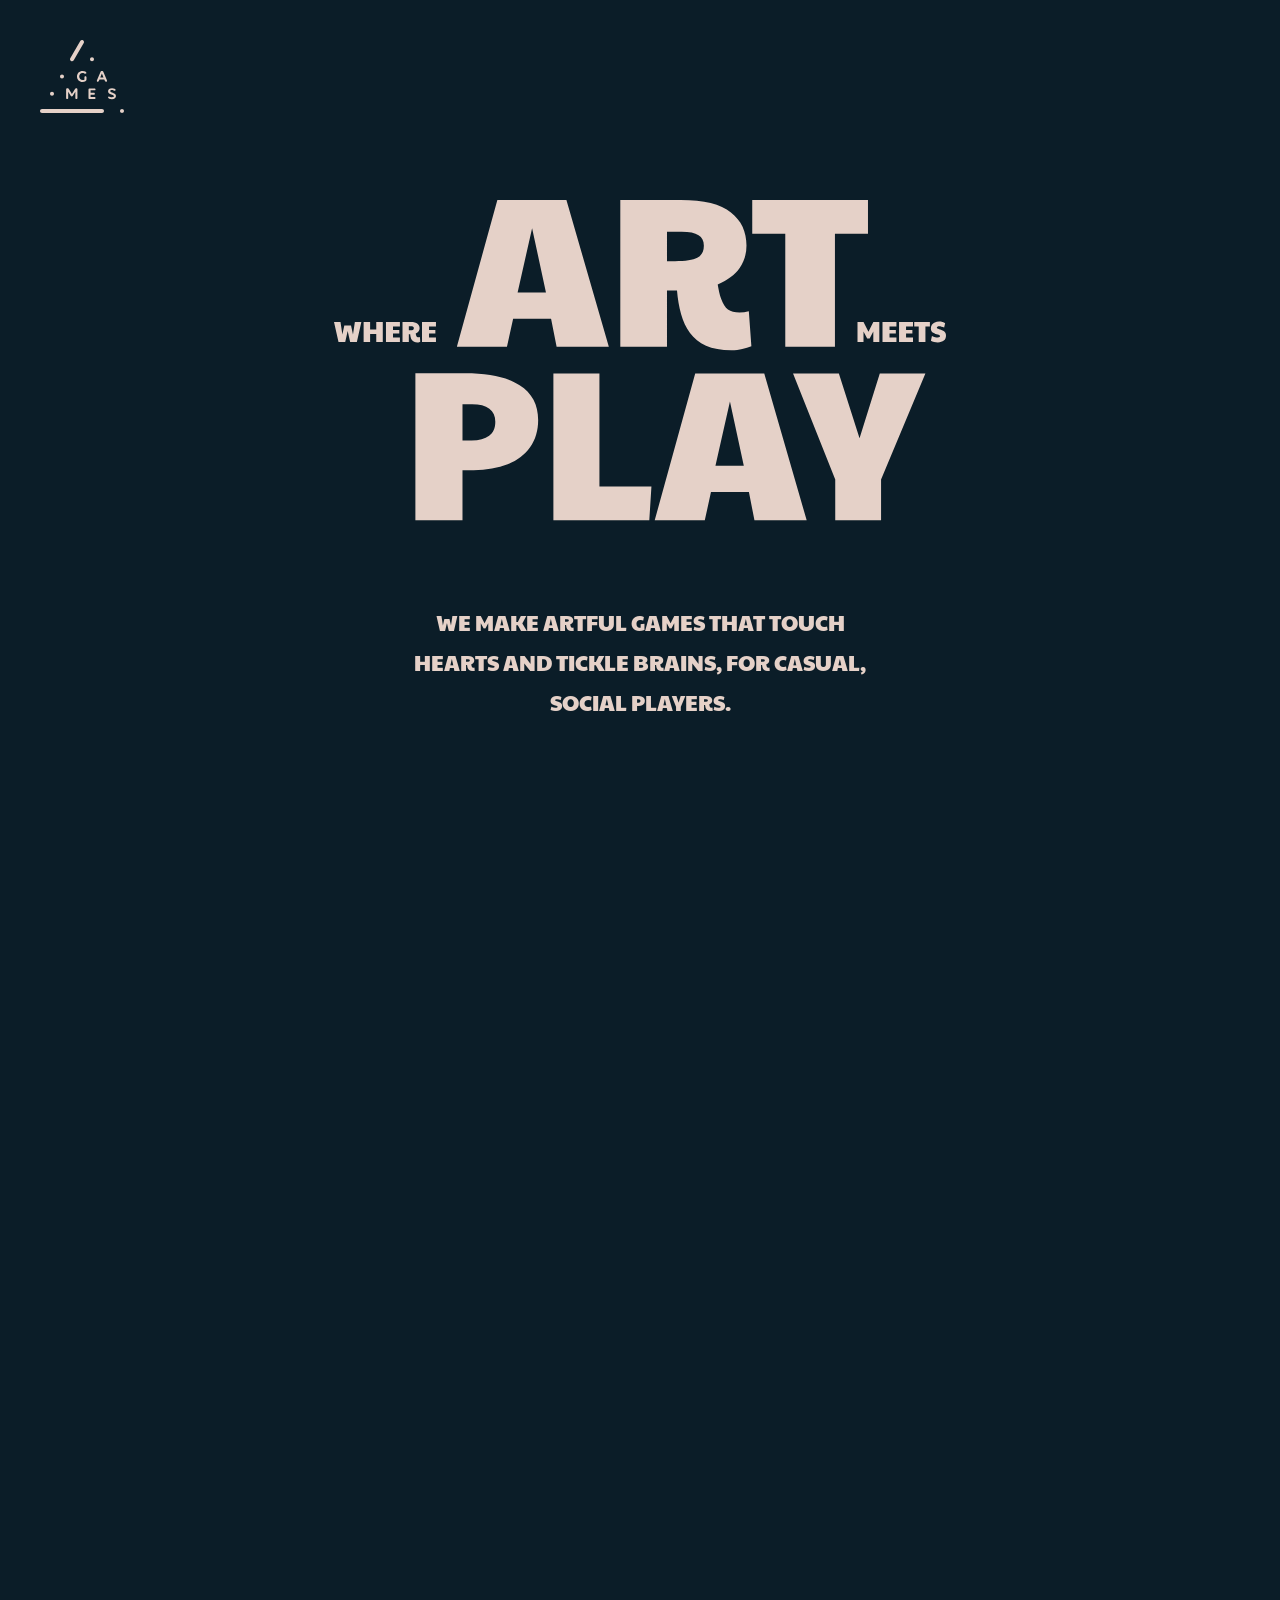
==== index.html @ f4a9dd7e "Homepage mobile layout + hover fix - Built mobile layout (max-width 833px) based on Figma home_375 -" ====
<!DOCTYPE html>
<html lang="en">
<head>
    <meta charset="UTF-8">
    <meta name="viewport" content="width=device-width, initial-scale=1.0">
    <title>Sennep Games</title>
    <meta name="description" content="We make artful games that touch hearts and tickle brains, for casual, social players.">
    <link rel="stylesheet" href="assets/css/global.css">
    <link rel="stylesheet" href="assets/css/homepage.css">
</head>
<body>

    <a class="site-logo" href="/">
        <img src="assets/images/polyverse/logo.svg" alt="Sennep Games" width="84" height="73">
    </a>

    <main class="page">

        <!-- ================================
             Hero
             ================================ -->
        <section class="hero">
            <div class="hero__headline">
                <img src="assets/images/homepage/headline.svg" alt="Art meets Play">
            </div>
            <p class="hero__tagline">We make artful games that touch hearts and tickle brains, for casual, social players.</p>
        </section>

        <!-- ================================
             Polyverse
             ================================ -->
        <section class="game-card" style="--panel-color: #B6D9E1">
            <a class="game-card__link" href="polyverse/index.html">
                <div class="game-card__inner">
                    <div class="game-card__image">
                        <picture>
                            <source media="(max-width: 833px)" srcset="assets/images/homepage/polyverse_image_mob.jpg">
                            <img src="assets/images/homepage/polyverse_image.jpg" alt="Polyverse">
                        </picture>
                    </div>
                    <div class="game-card__panel">
                        <div class="game-card__panel-edge"></div>
                        <div class="game-card__panel-body">
                            <div class="game-card__text">
                                <h2 class="game-card__title">Polyverse</h2>
                                <p class="game-card__desc">Travel through the Polyverse and build worlds using the magic of simple math and strategy.</p>
                            </div>
                        </div>
                        <span class="game-card__arrow">➙</span>
                    </div>
                </div>
            </a>
        </section>

        <!-- ================================
             Alphaputt
             ================================ -->
        <section class="game-card" style="--panel-color: #FFD4D1">
            <a class="game-card__link" href="#">
                <div class="game-card__inner">
                    <div class="game-card__image">
                        <picture>
                            <source media="(max-width: 833px)" srcset="assets/images/homepage/alphaputt_image_mob.jpg">
                            <img src="assets/images/homepage/alphaputt_image.jpg" alt="Alphaputt">
                        </picture>
                    </div>
                    <div class="game-card__panel">
                        <div class="game-card__panel-edge"></div>
                        <div class="game-card__panel-body">
                            <div class="game-card__text">
                                <h2 class="game-card__title">Alphaputt</h2>
                                <p class="game-card__desc">That wonderful place where crazy-golf meets typography. Putt your way through the Alphabet, where each letter is a unique and playful golf course.</p>
                            </div>
                        </div>
                        <span class="game-card__arrow">➙</span>
                    </div>
                </div>
            </a>
        </section>

        <!-- ================================
             OLO Loco
             ================================ -->
        <section class="game-card" style="--panel-color: #FFD05F">
            <a class="game-card__link" href="#">
                <div class="game-card__inner">
                    <div class="game-card__image">
                        <picture>
                            <source media="(max-width: 833px)" srcset="assets/images/homepage/olo_loco_image_mob.jpg">
                            <img src="assets/images/homepage/olo_loco_image.jpg" alt="OLO Loco">
                        </picture>
                    </div>
                    <div class="game-card__panel">
                        <div class="game-card__panel-edge"></div>
                        <div class="game-card__panel-body">
                            <div class="game-card__text">
                                <h2 class="game-card__title">OLO Loco</h2>
                                <p class="game-card__desc">OLO LOCO, is the screw-loose sequel to Sennep Games' award-winning 2012 classic OLO. Careening around the original's minimalist chill for a pupil-popping funfair of colour and sound.</p>
                            </div>
                        </div>
                        <span class="game-card__arrow">➙</span>
                    </div>
                </div>
            </a>
        </section>

        <!-- ================================
             OLO Classic
             ================================ -->
        <section class="game-card" style="--panel-color: #73CFAA">
            <a class="game-card__link" href="#">
                <div class="game-card__inner">
                    <div class="game-card__image">
                        <picture>
                            <source media="(max-width: 833px)" srcset="assets/images/homepage/olo_classic_image_mob.jpg">
                            <img src="assets/images/homepage/olo_classic_image.jpg" alt="OLO Classic">
                        </picture>
                    </div>
                    <div class="game-card__panel">
                        <div class="game-card__panel-edge"></div>
                        <div class="game-card__panel-body">
                            <div class="game-card__text">
                                <h2 class="game-card__title">OLO Classic</h2>
                                <p class="game-card__desc">The aim is to get as many of your OLOs into your target zone. Use cunning techniques to outmanoeuvre your opponent and claim victory, but beware the death finger!</p>
                            </div>
                        </div>
                        <span class="game-card__arrow">➙</span>
                    </div>
                </div>
            </a>
        </section>

    </main>

</body>
</html>
---- assets/css/global.css ----
/* ============================================================
   Sennep Games — Global CSS
   Design tokens sourced from Figma: Sennep Games website
   ============================================================ */

@import url('https://fonts.googleapis.com/css2?family=Paytone+One&family=Manrope:wght@400;600&display=swap');

/* ============================================================
   Design tokens
   ============================================================ */
:root {

  /* --- Colours --- */
  --color-bg-hero:    #05090B;  /* hero section — deepest black */
  --color-bg:         #0B1D28;  /* main page background — dark navy */
  --color-heading:    #B6D9E1;  /* headings & primary text — pale blue */
  --color-body:       #EBEBEB;  /* body copy — off-white */
  --color-cream:      #F2EFE8;  /* light accent (badge text, etc.) */
  --color-blush:      #E5D1C8;  /* logo & decorative elements */
  --color-badge-dark: #1D3F53;  /* award badge fill / text */
  --color-badge-mid:  #2E566E;  /* award badge vector accent */
  --color-badge-bar:  #406982;  /* award ribbon bar */
  --color-white:      #FFFFFF;

  /* --- Typography --- */
  --font-heading: 'Paytone One', sans-serif;
  --font-body:    'Manrope', sans-serif;

  /* Font sizes */
  --text-hero:     150px;  /* "Polyverse" hero title */
  --text-h2:        50px;  /* section headings */
  --text-subtitle:  22px;  /* tagline under hero title */
  --text-body:      22px;  /* body copy */
  --text-badge:     18px;  /* award badge text */
  --text-label:      9px;  /* small labels e.g. SILVER */

  /* Line heights */
  --leading-hero:   1;                          /* hero title — tight, no scaling needed */
  --leading-h2:     clamp(35px, 4.17vw, 60px); /* section headings */
  --leading-body:   clamp(23px, 2.78vw, 40px); /* body copy & subtitle */

  /* --- Spacing --- */
  --space-section-y:  clamp(35px,  4.17vw, 60px);  /* section top/bottom padding */
  --space-margin-x:   clamp(70px,  8.33vw, 120px); /* outer horizontal margin */
  --space-col-gap:    clamp(35px,  4.17vw, 60px);  /* gap between image and text columns */
  --space-text-gap:   clamp(13px,  1.53vw, 22px);  /* gap between heading and body */

  /* --- Layout --- */
  --page-width:   1440px;                        /* design canvas width */
  --col-width:    clamp(330px, 39.58vw, 570px); /* content column width */

  /* --- Breakpoints (reference only — use literal values in @media queries) ---
     Mobile:   375px   @media (min-width: 375px)
     Tablet:   834px   @media (min-width: 834px)
     Desktop: 1440px   @media (min-width: 1440px)  ← built
     Wide:    2500px   @media (min-width: 2500px)
  --- */
}

/* ============================================================
   Base reset
   ============================================================ */
*, *::before, *::after {
  box-sizing: border-box;
  margin: 0;
  padding: 0;
}

html {
  font-size: 16px;
  scroll-behavior: smooth;
}

body {
  font-family: var(--font-body);
  font-size: var(--text-body);
  line-height: var(--leading-body);
  color: var(--color-body);
  background-color: var(--color-bg);
  -webkit-font-smoothing: antialiased;
  -moz-osx-font-smoothing: grayscale;
}

img {
  max-width: 100%;
  display: block;
}
---- assets/css/homepage.css ----
/* ============================================================
   Sennep Games — Homepage styles
   Desktop-first, designed at 1440px
   ============================================================ */


/* ============================================================
   Sennep Games logo — sits above the page, top left
   ============================================================ */
.site-logo {
    position: absolute;
    top: 40px;
    left: 40px;
    z-index: 10;
    display: block;
    line-height: 0;
}

.site-logo img {
    width: 84px;
    height: 73px;
}


/* ============================================================
   Page wrapper
   ============================================================ */
.page {
    max-width: var(--page-width);
    margin: 0 auto;
    position: relative;
    background-color: var(--color-bg);
}


/* ============================================================
   Hero
   ============================================================ */
.hero {
    background-color: var(--color-bg);
    padding: 200px 0 60px;
    display: flex;
    flex-direction: column;
    align-items: center;
    gap: 80px;
}

/* SVG headline — displayed at the height Figma specifies (322px),
   width scales proportionally from the SVG's natural aspect ratio */
.hero__headline img {
    height: 322px;
    width: auto;
}

.hero__tagline {
    font-family: var(--font-heading);
    font-size: 22px;
    font-weight: 400;
    line-height: 40px;
    color: var(--color-blush);
    text-align: center;
    text-transform: uppercase;
    width: 454px;
}


/* ============================================================
   Game cards
   ============================================================ */
.game-card {
    background-color: var(--color-bg);
    padding: 60px 0;
}

/* The anchor wraps the entire card so the whole thing is clickable */
.game-card__link {
    display: flex;
    justify-content: center;
    text-decoration: none;
}

/* The visible card — 1100×620, rounded corners, clips both the
   image (when it slides left) and the panel (when off-screen) */
.game-card__inner {
    position: relative;
    width: 1100px;
    height: 620px;
    border-radius: 30px;
    overflow: hidden;
}


/* ============================================================
   Game card — image
   Made 120px wider than the card so there is no gap exposed
   when the image slides left on hover. The extra 120px hangs
   off the right edge (hidden by overflow: hidden) and comes
   into view as the image shifts.
   ============================================================ */
.game-card__image {
    position: absolute;
    inset: 0;
    width: calc(100% + 120px);
    height: 100%;
    transform: translateX(0);
    transition: transform 800ms cubic-bezier(0.34, 1.56, 0.64, 1);
    transition-delay: 0ms;
}

.game-card__image img {
    width: 100%;
    height: 100%;
    object-fit: cover;
    display: block;
}


/* ============================================================
   Game card — hover panel
   Starts 480px off the right edge, slides left on hover.
   ============================================================ */
.game-card__panel {
    position: absolute;
    top: 0;
    right: 0;
    /* 600px body + 52px for the half of the circles that protrudes left */
    width: 652px;
    height: 100%;
    transform: translateX(100%);
    transition: transform 800ms cubic-bezier(0.34, 1.56, 0.64, 1);
    transition-delay: 0ms;
}

/* Panel body — 600px solid colour, anchored to the right of the panel.
   The circles overlap its left edge by ~52px (half a circle width). */
.game-card__panel-body {
    position: absolute;
    right: -20px;
    top: 0;
    bottom: 0;
    width: 620px;
    background-color: var(--panel-color);
    display: flex;
    flex-direction: column;
    justify-content: flex-start;
    padding: 70px 50px 50px 64px;
}

/* Circle edge — sits on top of the body's left edge via z-index.
   Each circle is 103px, tiled vertically to fill the card height. */
.game-card__panel-edge {
    position: absolute;
    left: 0;
    top: 0;
    bottom: 0;
    width: 103px;
    z-index: 1;
    background-image: radial-gradient(
        circle 51.5px at center,
        var(--panel-color) 51.5px,
        transparent 51.5px
    );
    background-size: 103px 103px;
    background-repeat: repeat-y;
    background-position: center top;
}

.game-card__text {
    display: flex;
    flex-direction: column;
    gap: 16px;
}

.game-card__title {
    font-family: var(--font-heading);
    font-size: 50px;
    font-weight: 400;
    line-height: 60px;
    color: var(--color-bg);
    text-transform: uppercase;
}

.game-card__desc {
    font-family: var(--font-body);
    font-size: 25px;
    font-weight: 400;
    line-height: 40px;
    color: var(--color-bg);
    width: 400px;
}

.game-card__arrow {
    position: absolute;
    bottom: 50px;
    right: 100px;
    width: 100px;
    height: 100px;
    border-radius: 50%;
    border: 2px solid var(--color-bg);
    display: flex;
    align-items: center;
    justify-content: center;
    font-family: var(--font-heading);
    font-size: 36px;
    line-height: 1;
    color: var(--color-bg);
    z-index: 2;
}


/* ============================================================
   Mobile — max-width: 833px
   Based on Figma: home_375
   ============================================================ */
@media (max-width: 833px) {

    /* Logo — smaller, tighter to corner */
    .site-logo {
        top: 20px;
        left: 20px;
    }
    .site-logo img {
        width: 48px;
        height: 42px;
    }

    /* Hero — tighter padding, smaller type */
    .hero {
        padding: 100px 26px 40px;
        gap: 40px;
    }
    .hero__headline img {
        height: auto;
        width: 276px;
        max-width: 100%;
    }
    .hero__tagline {
        font-size: 14px;
        line-height: 22px;
        width: auto;
    }

    /* Card section — 26px side margins, 30px top gap, 20px bottom for shadow room */
    .game-card {
        padding: 30px 26px 20px;
    }

    /* Card link — stack vertically */
    .game-card__link {
        flex-direction: column;
        justify-content: flex-start;
    }

    /* Card inner — flex column, rounded corners clip image + panel as one unit */
    .game-card__inner {
        width: 100%;
        height: auto;
        border-radius: 30px;
        overflow: hidden;
        display: flex;
        flex-direction: column;
        box-shadow: 0 10px 40px rgba(0, 0, 0, 0.3);
    }

    /* Image — square, full width, no slide animation */
    .game-card__image {
        position: relative;
        inset: auto;
        width: 100%;
        height: auto;
        aspect-ratio: 1;
        transform: none;
        transition: none;
        overflow: visible;
    }
    .game-card__image picture,
    .game-card__image img {
        width: 100%;
        height: 100%;
        object-fit: cover;
    }

    /* Horizontal circle scallop at bottom of image.
       Circles are 53px diameter, centered on the image/panel boundary.
       bottom: -26px places the centre-line exactly on the image's bottom edge. */
    .game-card__image::after {
        content: '';
        position: absolute;
        bottom: -26px;
        left: 0;
        width: 100%;
        height: 53px;
        background-image: radial-gradient(
            circle 26.5px at center,
            var(--panel-color) 26.5px,
            transparent 26.5px
        );
        background-size: 53px 53px;
        background-repeat: repeat-x;
        background-position: left center;
        z-index: 1;
    }

    /* Panel — always visible, full width, below image, no slide animation */
    .game-card__panel {
        position: relative;
        top: auto;
        right: auto;
        width: 100%;
        height: auto;
        transform: none;
        transition: none;
        background-color: var(--panel-color);
        display: flex;
        flex-direction: column;
    }

    /* Hide the vertical desktop circle strip */
    .game-card__panel-edge {
        display: none;
    }

    /* Panel body — full width, reset absolute positioning */
    .game-card__panel-body {
        position: relative;
        right: auto;
        top: auto;
        bottom: auto;
        width: 100%;
        padding: 30px 26px 0 30px;
        justify-content: flex-start;
    }

    .game-card__title {
        font-size: 28px;
        line-height: 34px;
    }

    .game-card__desc {
        font-size: 16px;
        line-height: 23px;
        width: auto;
    }

    /* Arrow — small inline circle, sits below the description */
    .game-card__arrow {
        position: relative;
        bottom: auto;
        right: auto;
        width: 36px;
        height: 36px;
        font-size: 18px;
        border-width: 1px;
        margin: 14px 0 30px 30px;
    }

}


/* ============================================================
   Hover states — desktop only
   Image slides left, panel slides in from the right.
   300ms delay on enter, instant on leave.
   ============================================================ */
@media (hover: hover) and (min-width: 834px) {

    .game-card__link:hover .game-card__image {
        transform: translateX(-120px);
        transition-delay: 300ms;
    }

    .game-card__link:hover .game-card__panel {
        transform: translateX(50px);
        transition-delay: 300ms;
    }

}
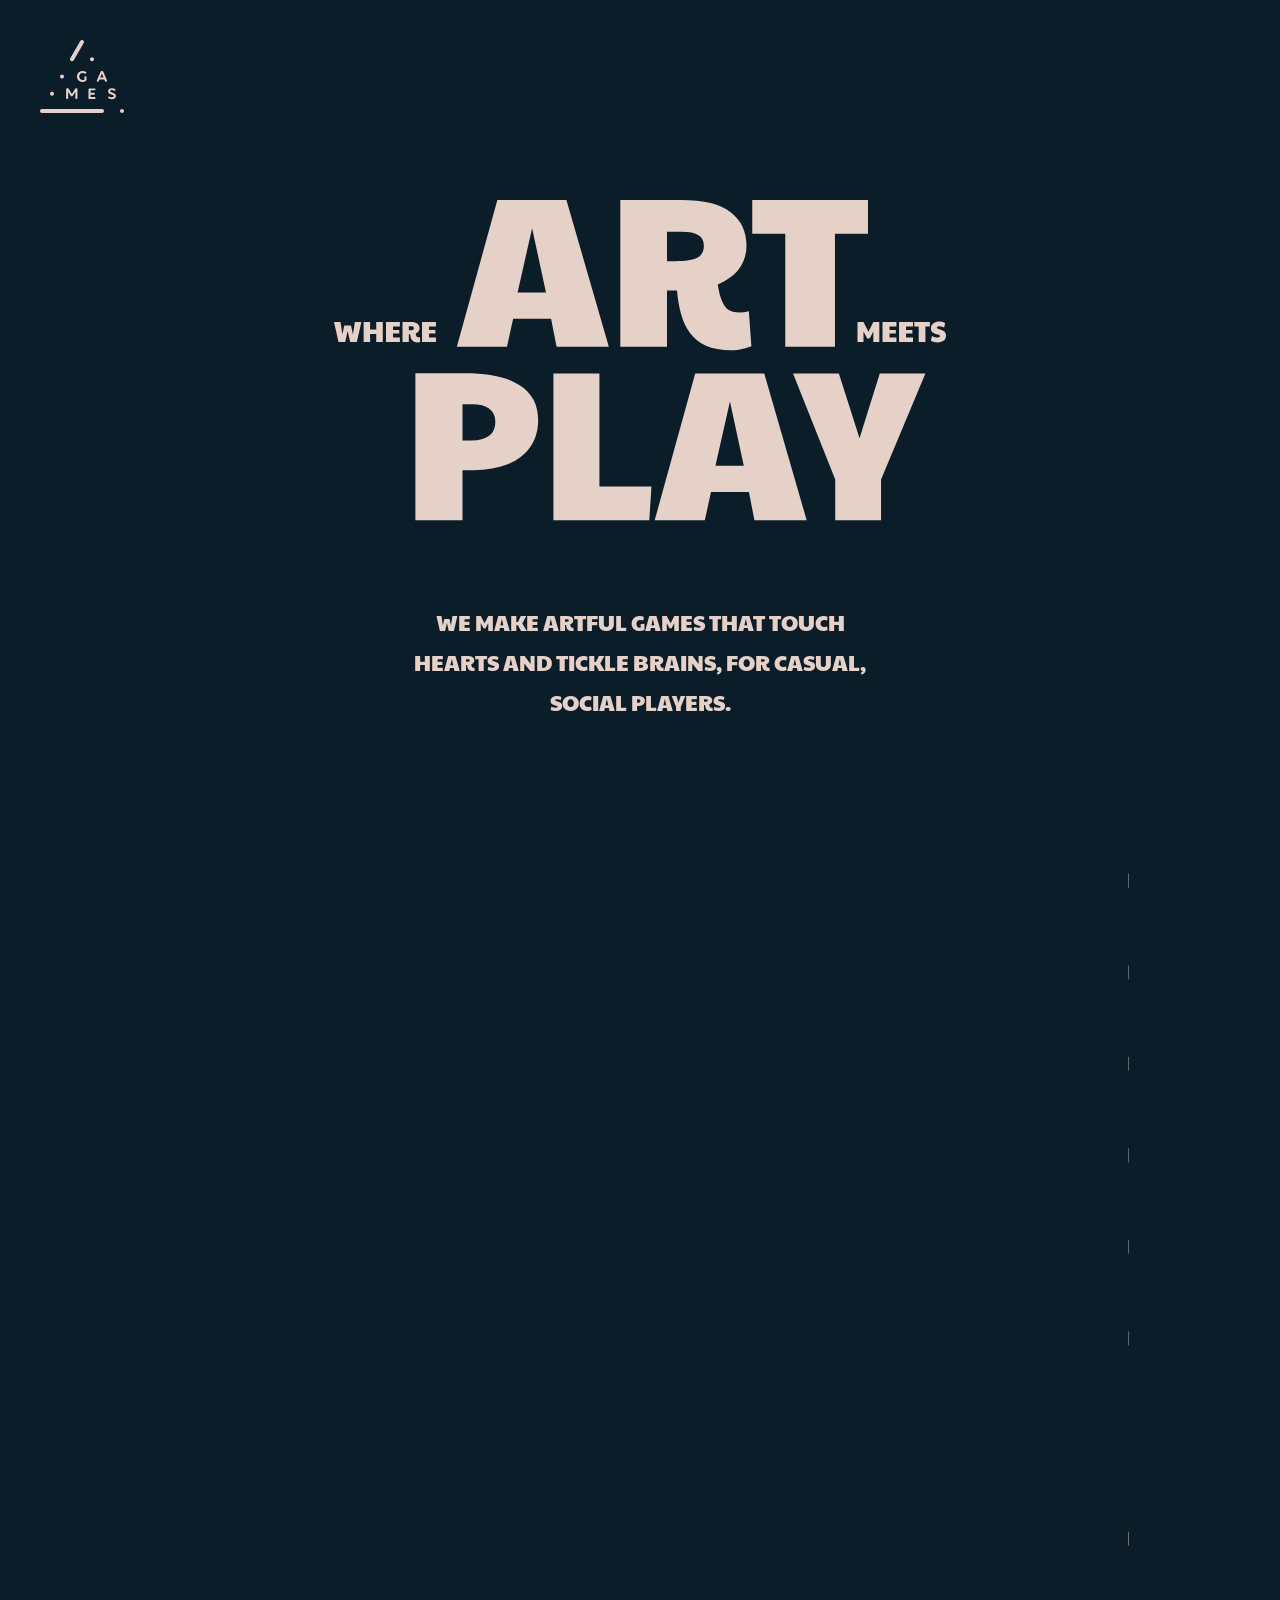
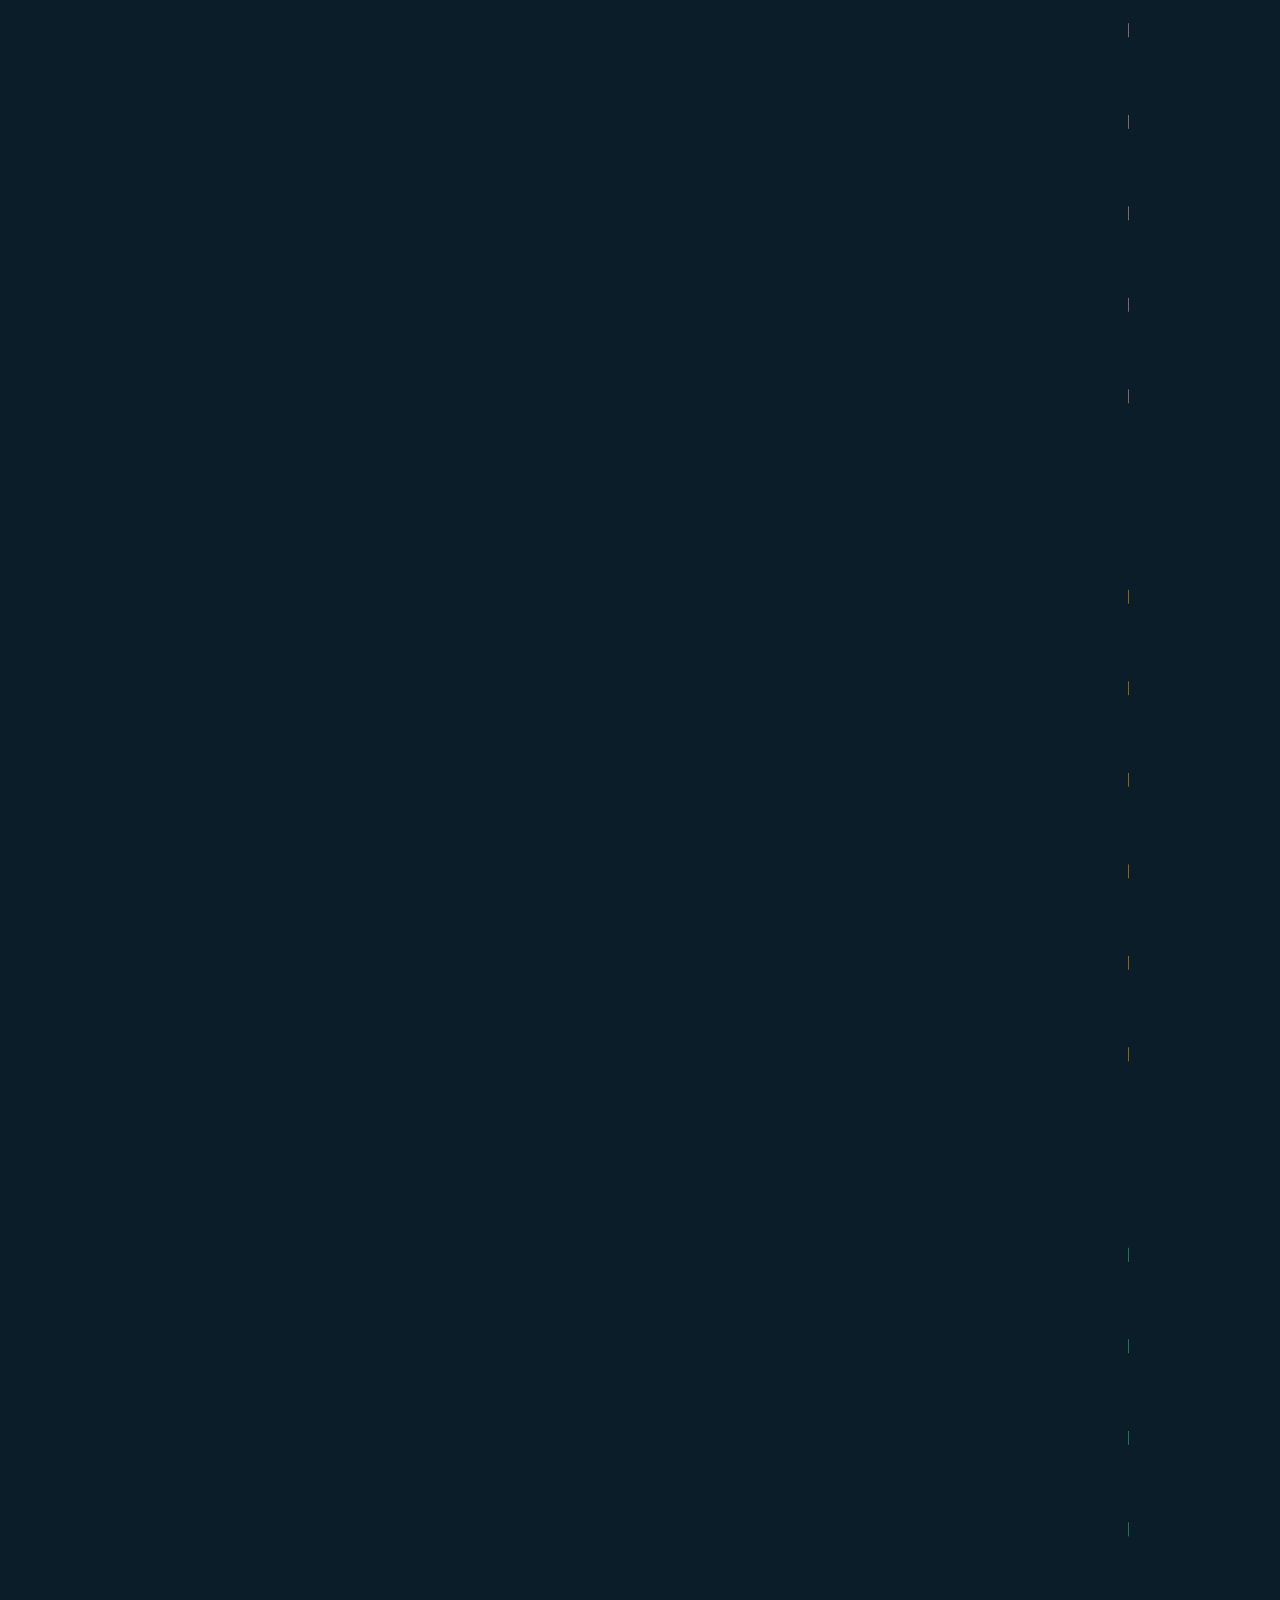
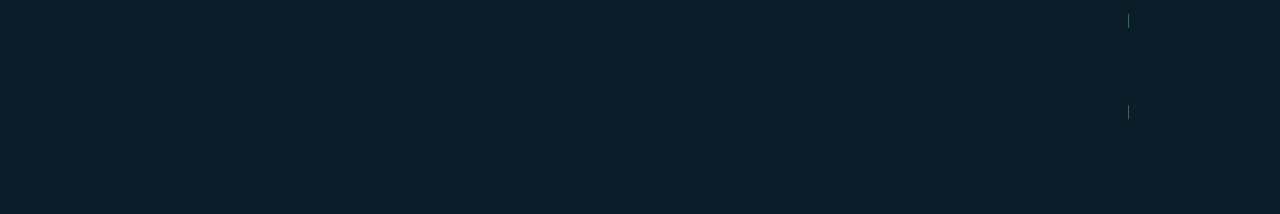
==== commit 7bb088af: "Alphaputt page — full build with video player New page at /alphaputt with hero, title, video section" ====
--- a/index.html
+++ b/index.html
@@ -56,7 +56,7 @@
              Alphaputt
              ================================ -->
         <section class="game-card" style="--panel-color: #FFD4D1">
-            <a class="game-card__link" href="#">
+            <a class="game-card__link" href="alphaputt/index.html">
                 <div class="game-card__inner">
                     <div class="game-card__image">
                         <picture>
--- a/assets/css/homepage.css
+++ b/assets/css/homepage.css
@@ -209,6 +209,91 @@
 
 
 /* ============================================================
+   Tablet — all devices 834px–1439px
+   Fluid scaling from Figma 834px values up to 1440px desktop.
+   Applies to both hover-capable and touch devices.
+   ============================================================ */
+@media (min-width: 834px) and (max-width: 1439px) {
+
+    .game-card {
+        padding: clamp(35px, 4.17vw, 60px) 0;
+    }
+
+    .game-card__inner {
+        width: clamp(637px, 76.4vw, 1100px);
+        height: clamp(359px, 43.06vw, 620px);
+        border-radius: clamp(17px, 2.08vw, 30px);
+    }
+
+    .game-card__panel {
+        width: clamp(377px, 45.28vw, 652px);
+    }
+
+    .game-card__panel-edge {
+        width: clamp(59px, 7.15vw, 103px);
+        background-image: radial-gradient(
+            circle clamp(29.5px, 3.58vw, 51.5px) at center,
+            var(--panel-color) clamp(29.5px, 3.58vw, 51.5px),
+            transparent clamp(29.5px, 3.58vw, 51.5px)
+        );
+        background-size: clamp(59px, 7.15vw, 103px) clamp(59px, 7.15vw, 103px);
+    }
+
+    .game-card__panel-body {
+        right: -20px;
+        width: clamp(368px, 43.06vw, 620px);
+        padding: clamp(40px, 4.86vw, 70px)
+                 clamp(29px, 3.47vw, 50px)
+                 clamp(29px, 3.47vw, 50px)
+                 clamp(37px, 4.44vw, 64px);
+    }
+
+    .game-card__title {
+        font-size: clamp(29px, 3.47vw, 50px);
+        line-height: clamp(35px, 4.17vw, 60px);
+    }
+
+    .game-card__desc {
+        font-size: clamp(14.5px, 1.74vw, 25px);
+        line-height: clamp(23px, 2.78vw, 40px);
+        width: clamp(231px, 27.78vw, 400px);
+    }
+
+    .game-card__arrow {
+        width: clamp(57px, 6.94vw, 100px);
+        height: clamp(57px, 6.94vw, 100px);
+        font-size: clamp(21px, 2.5vw, 36px);
+        border-width: clamp(1px, 0.14vw, 2px);
+        bottom: clamp(30px, 3.47vw, 50px);
+        right: clamp(63px, 6.94vw, 100px);
+    }
+
+}
+
+
+/* ============================================================
+   Touch — panel permanently revealed, 834px and up
+   Matches the hover end-state exactly: image -120px, panel
+   +50px. No max-width so large touch screens (iPad Pro etc.)
+   get the same treatment. Card sizing for 834–1024px is
+   inherited from the general tablet block above.
+   ============================================================ */
+@media (hover: none) and (min-width: 834px) {
+
+    .game-card__image {
+        transform: translateX(-120px);
+        transition: none;
+    }
+
+    .game-card__panel {
+        transform: translateX(50px);
+        transition: none;
+    }
+
+}
+
+
+/* ============================================================
    Mobile — max-width: 833px
    Based on Figma: home_375
    ============================================================ */
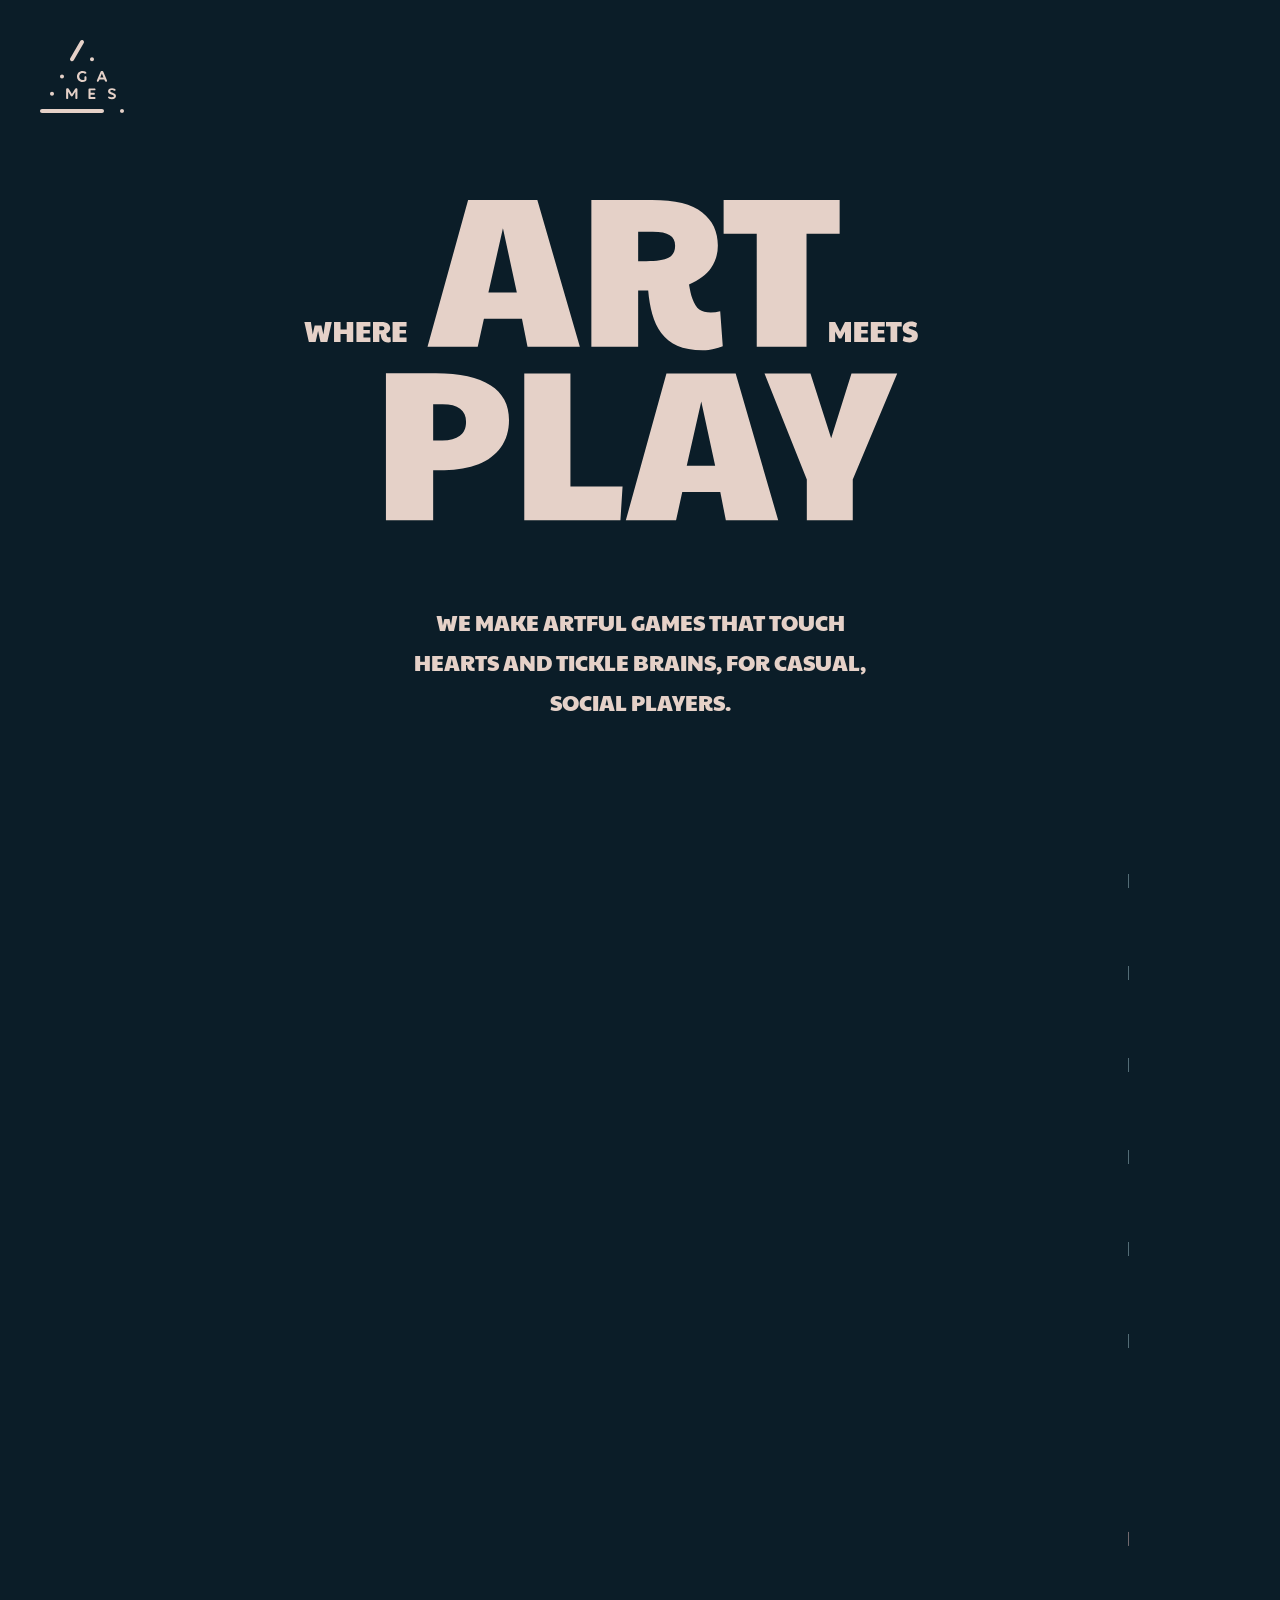
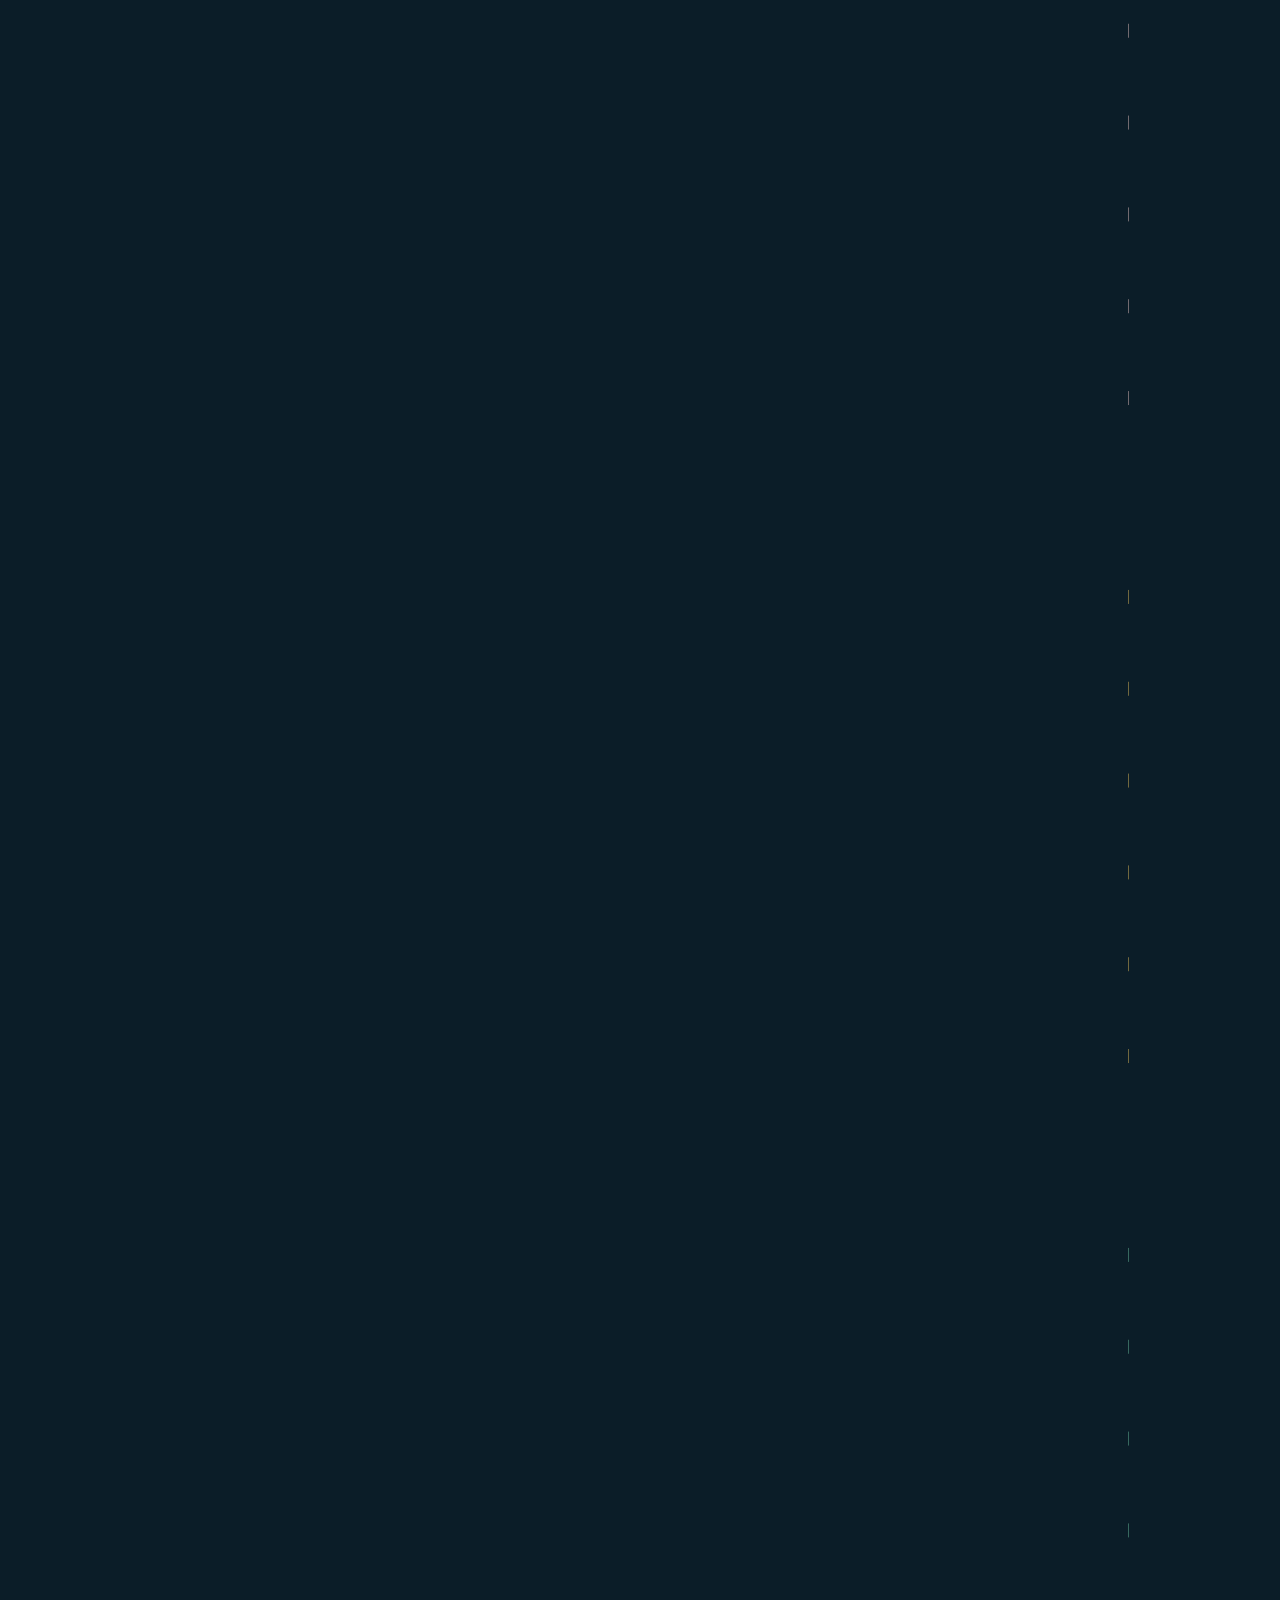
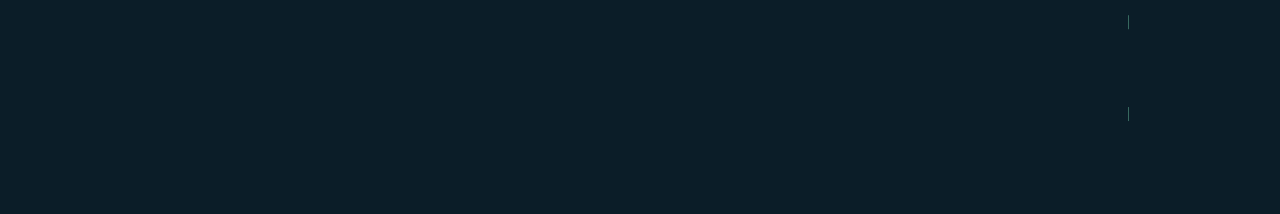
==== commit 1827293b: "OLO Loco + OLO Classic pages, cross-promotion on all game pages Built OLO Loco page with promo video" ====
--- a/index.html
+++ b/index.html
@@ -21,7 +21,7 @@
              ================================ -->
         <section class="hero">
             <div class="hero__headline">
-                <img src="assets/images/homepage/headline.svg" alt="Art meets Play">
+                <img src="assets/images/homepage/headline_optical.svg" alt="Art meets Play">
             </div>
             <p class="hero__tagline">We make artful games that touch hearts and tickle brains, for casual, social players.</p>
         </section>
@@ -82,7 +82,7 @@
              OLO Loco
              ================================ -->
         <section class="game-card" style="--panel-color: #FFD05F">
-            <a class="game-card__link" href="#">
+            <a class="game-card__link" href="olo-loco/index.html">
                 <div class="game-card__inner">
                     <div class="game-card__image">
                         <picture>
@@ -108,7 +108,7 @@
              OLO Classic
              ================================ -->
         <section class="game-card" style="--panel-color: #73CFAA">
-            <a class="game-card__link" href="#">
+            <a class="game-card__link" href="olo-classic/index.html">
                 <div class="game-card__inner">
                     <div class="game-card__image">
                         <picture>
--- a/assets/css/homepage.css
+++ b/assets/css/homepage.css
@@ -160,7 +160,7 @@
         var(--panel-color) 51.5px,
         transparent 51.5px
     );
-    background-size: 103px 103px;
+    background-size: 103px calc(100% / 6);
     background-repeat: repeat-y;
     background-position: center top;
 }
@@ -236,12 +236,12 @@
             var(--panel-color) clamp(29.5px, 3.58vw, 51.5px),
             transparent clamp(29.5px, 3.58vw, 51.5px)
         );
-        background-size: clamp(59px, 7.15vw, 103px) clamp(59px, 7.15vw, 103px);
+        background-size: clamp(59px, 7.15vw, 103px) calc(100% / 6);
     }
 
     .game-card__panel-body {
         right: -20px;
-        width: clamp(368px, 43.06vw, 620px);
+        width: clamp(368px, calc(41.7vw + 20px), 620px);
         padding: clamp(40px, 4.86vw, 70px)
                  clamp(29px, 3.47vw, 50px)
                  clamp(29px, 3.47vw, 50px)
@@ -322,7 +322,7 @@
     .hero__tagline {
         font-size: 14px;
         line-height: 22px;
-        width: auto;
+        width: 263px;
     }
 
     /* Card section — 26px side margins, 30px top gap, 20px bottom for shadow room */
@@ -371,16 +371,16 @@
     .game-card__image::after {
         content: '';
         position: absolute;
-        bottom: -26px;
+        bottom: calc(-100% / 12);
         left: 0;
         width: 100%;
-        height: 53px;
+        height: calc(100% / 6);
         background-image: radial-gradient(
-            circle 26.5px at center,
-            var(--panel-color) 26.5px,
-            transparent 26.5px
+            circle closest-side at center,
+            var(--panel-color) 100%,
+            transparent 100%
         );
-        background-size: 53px 53px;
+        background-size: calc(100% / 6) 100%;
         background-repeat: repeat-x;
         background-position: left center;
         z-index: 1;
@@ -405,7 +405,7 @@
         display: none;
     }
 
-    /* Panel body — full width, reset absolute positioning */
+    /* Panel body — full width, reset absolute positioning, above circles */
     .game-card__panel-body {
         position: relative;
         right: auto;
@@ -414,6 +414,7 @@
         width: 100%;
         padding: 30px 26px 0 30px;
         justify-content: flex-start;
+        z-index: 2;
     }
 
     .game-card__title {
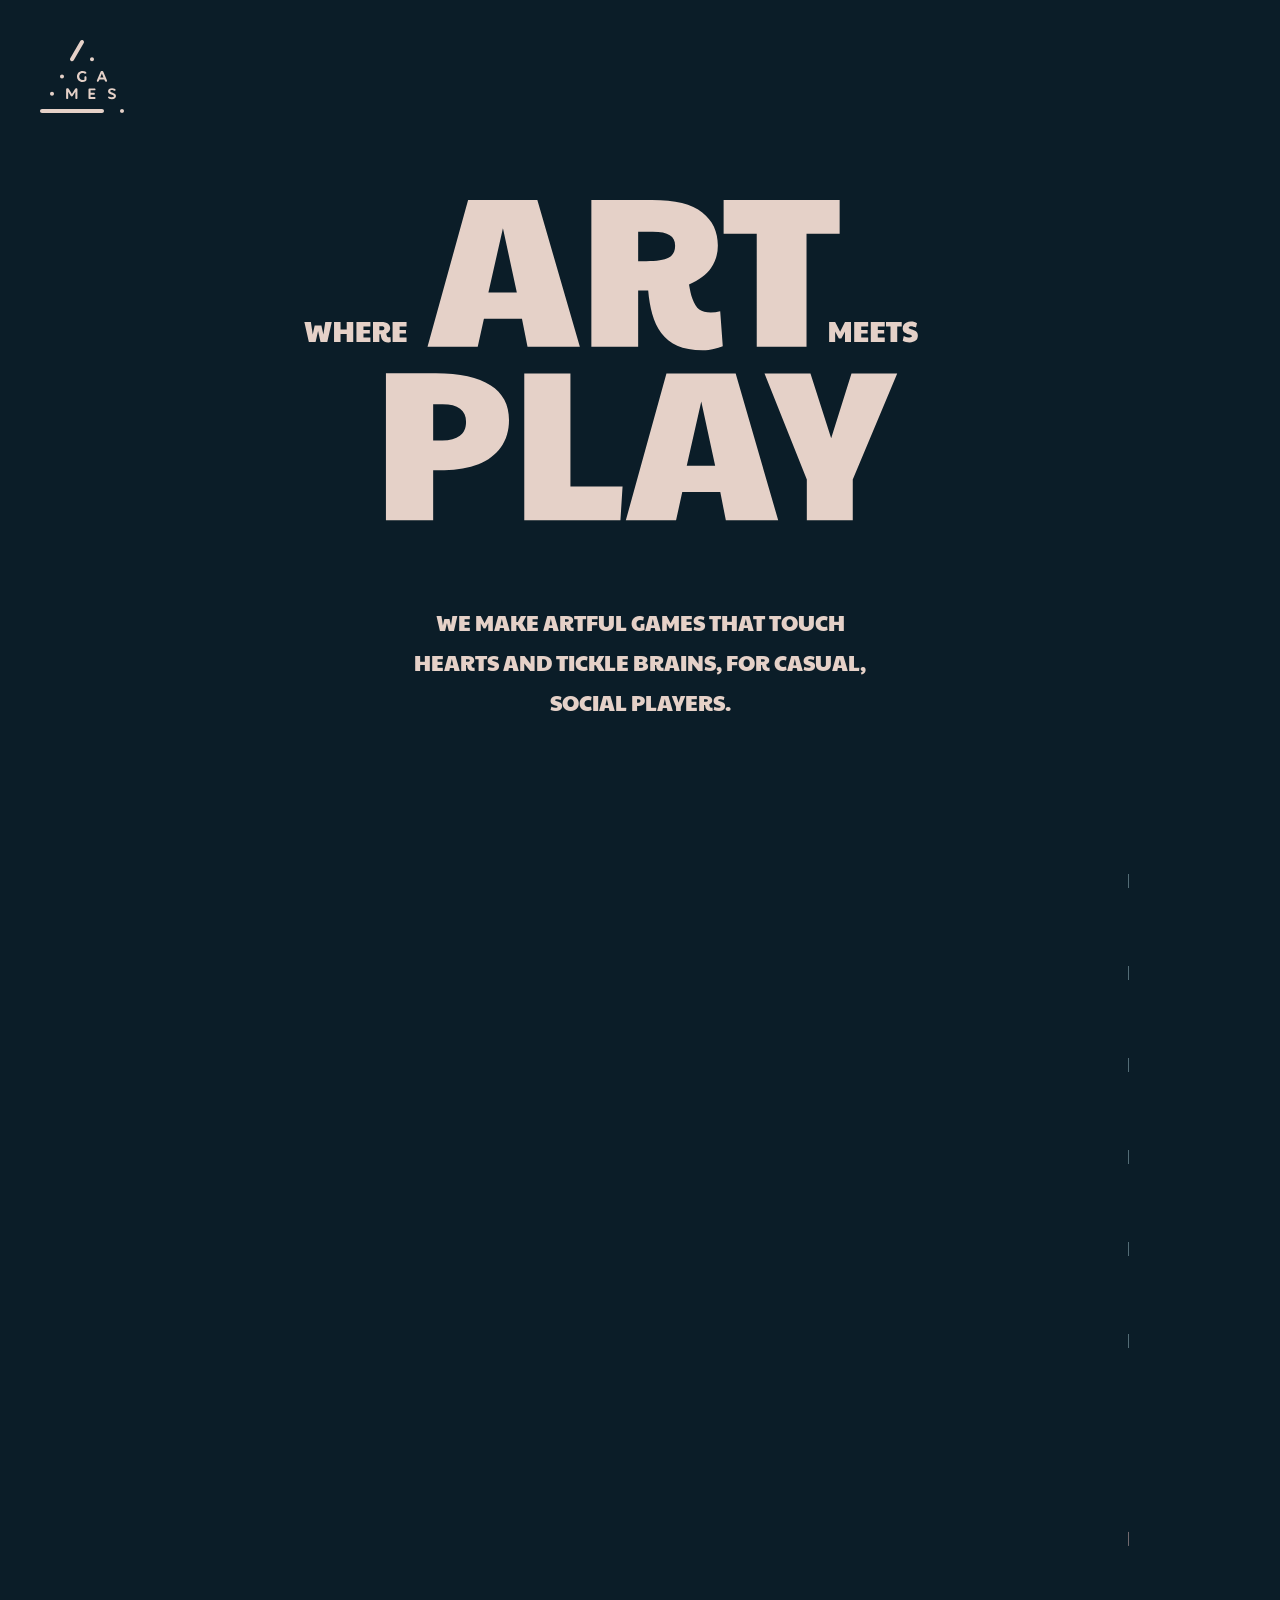
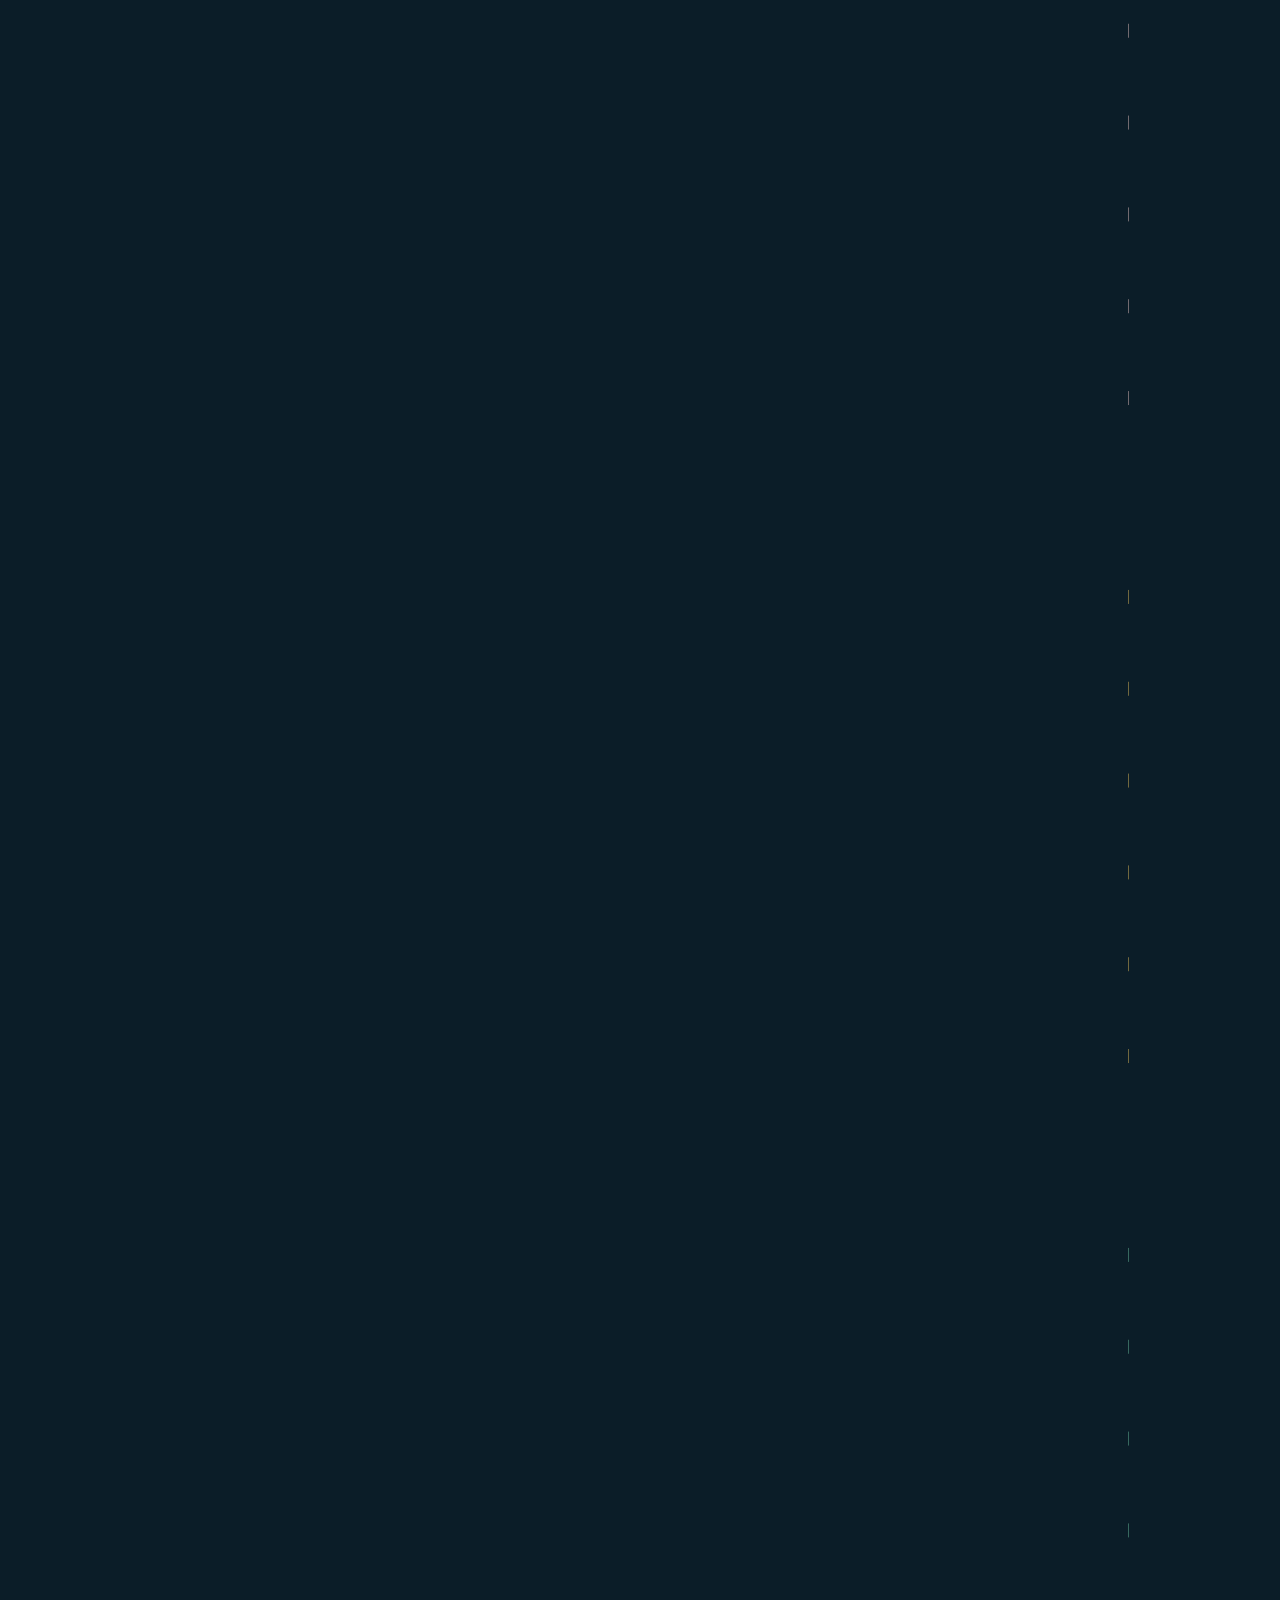
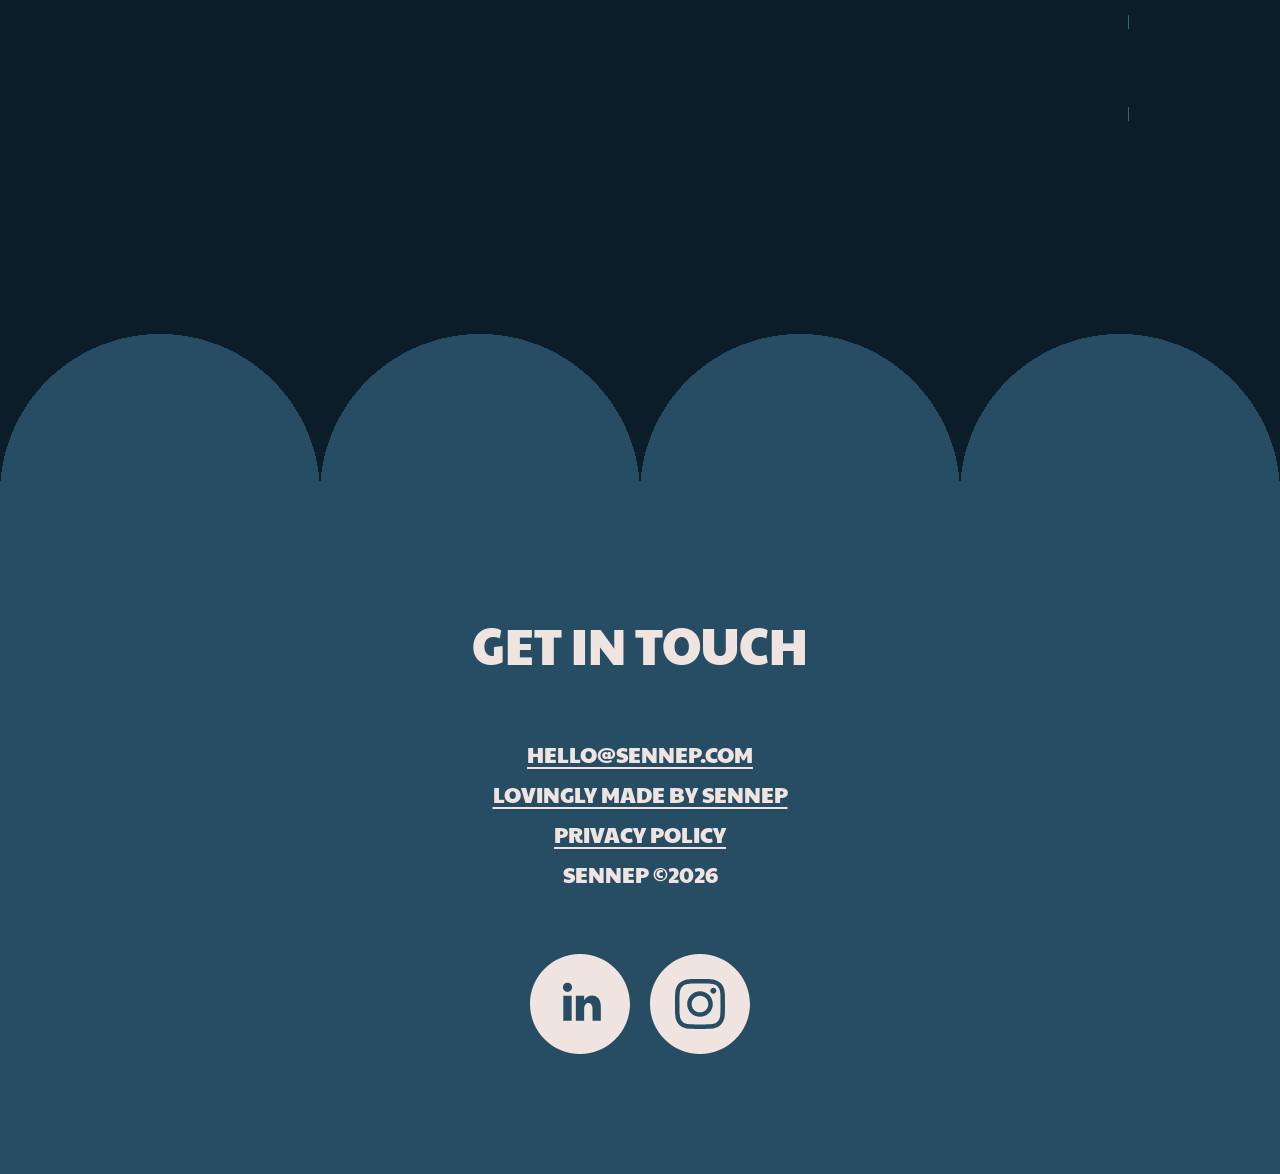
==== commit 42b0d45e: "Footer, sign-up section, app links, and polish across all pages Added global footer to all 5 pages —" ====
--- a/index.html
+++ b/index.html
@@ -5,6 +5,13 @@
     <meta name="viewport" content="width=device-width, initial-scale=1.0">
     <title>Sennep Games</title>
     <meta name="description" content="We make artful games that touch hearts and tickle brains, for casual, social players.">
+    <meta property="og:title" content="Sennep Games">
+    <meta property="og:description" content="An independent design and games studio based in London.">
+    <meta property="og:image" content="https://sennepgames.com/assets/images/og/sennep-games.jpg">
+    <meta property="og:url" content="https://sennepgames.com">
+    <meta property="og:type" content="website">
+    <meta name="twitter:card" content="summary_large_image">
+    <meta name="twitter:image" content="https://sennepgames.com/assets/images/og/sennep-games.jpg">
     <link rel="stylesheet" href="assets/css/global.css">
     <link rel="stylesheet" href="assets/css/homepage.css">
 </head>
@@ -132,5 +139,28 @@
 
     </main>
 
+    <footer class="footer">
+        <div class="footer__inner">
+            <div class="footer__content">
+                <h2 class="footer__heading">Get in touch</h2>
+                <div class="footer__links">
+                    <a href="mailto:hello@sennep.com" target="_blank" rel="noopener">hello@sennep.com</a>
+                    <a href="https://sennep.com" target="_blank" rel="noopener">lovingly made by sennep</a>
+                    <a href="#" target="_blank" rel="noopener">Privacy Policy</a>
+                    <span>Sennep &copy;2026</span>
+                </div>
+                <div class="footer__social">
+                    <a href="https://www.linkedin.com/company/sennep" target="_blank" rel="noopener" aria-label="LinkedIn">
+                        <img src="assets/images/footer/icon_linkedin.svg" alt="LinkedIn" width="100" height="100">
+                    </a>
+                    <a href="https://www.instagram.com/sennep_games" target="_blank" rel="noopener" aria-label="Instagram">
+                        <img src="assets/images/footer/icon_instagram.svg" alt="Instagram" width="100" height="100">
+                    </a>
+                </div>
+            </div>
+        </div>
+    </footer>
+
+<!-- Cloudflare Web Analytics --><script defer src='https://static.cloudflareinsights.com/beacon.min.js' data-cf-beacon='{"token": "e3170e2c4fa24565a236b3cf2ba2d98e"}'></script><!-- End Cloudflare Web Analytics -->
 </body>
 </html>
--- a/assets/css/global.css
+++ b/assets/css/global.css
@@ -85,3 +85,143 @@
   max-width: 100%;
   display: block;
 }
+
+
+/* ============================================================
+   Footer — shared across all pages
+   ============================================================ */
+.footer {
+  background-color: var(--color-bg);
+  padding-top: 12.5vw;
+  overflow: hidden;
+}
+
+.footer__inner {
+  background-color: #274D65;
+  position: relative;
+  display: flex;
+  flex-direction: column;
+  align-items: center;
+  padding: 120px 20px 120px;
+}
+
+/* Scalloped circle edge — 4 circles across the top */
+.footer__inner::before {
+  content: '';
+  position: absolute;
+  top: -12.5vw;
+  left: 0;
+  width: 100%;
+  height: 25vw;
+  background-image: radial-gradient(
+    circle closest-side at center,
+    #274D65 100%,
+    transparent 100%
+  );
+  background-size: 25% 100%;
+  background-repeat: repeat-x;
+  background-position: left center;
+}
+
+.footer__content {
+  display: flex;
+  flex-direction: column;
+  align-items: center;
+  gap: 60px;
+  max-width: 403px;
+  position: relative;
+  z-index: 1;
+}
+
+.footer__heading {
+  font-family: var(--font-heading);
+  font-size: 50px;
+  font-weight: 400;
+  line-height: 60px;
+  color: #EFE4DF;
+  text-transform: uppercase;
+}
+
+.footer__links {
+  display: flex;
+  flex-direction: column;
+  align-items: center;
+  gap: 0;
+  font-family: var(--font-heading);
+  font-size: 22px;
+  font-weight: 400;
+  line-height: 40px;
+  color: #EFE4DF;
+  text-transform: uppercase;
+  text-align: center;
+}
+
+.footer__links a {
+  color: #EFE4DF;
+  text-decoration: underline;
+  text-underline-offset: 4px;
+  transition: color 200ms ease;
+}
+
+.footer__links a:hover {
+  color: var(--color-heading);
+}
+
+.footer__links span {
+  color: #EFE4DF;
+}
+
+.footer__social {
+  display: flex;
+  gap: 20px;
+}
+
+.footer__social a {
+  display: block;
+  width: 100px;
+  height: 100px;
+  line-height: 0;
+}
+
+.footer__social img {
+  width: 100%;
+  height: 100%;
+}
+
+.footer__social a:hover img {
+  filter: brightness(0) saturate(100%) invert(83%) sepia(12%) saturate(570%) hue-rotate(155deg) brightness(96%) contrast(87%);
+}
+
+
+/* ============================================================
+   Footer — Mobile (max-width: 833px)
+   ============================================================ */
+@media (max-width: 833px) {
+
+  .footer__inner {
+    padding: 80px 26px;
+  }
+
+  .footer__content {
+    gap: 40px;
+  }
+
+  .footer__heading {
+    font-size: 28px;
+    line-height: 34px;
+  }
+
+  .footer__links {
+    font-size: 18px;
+  }
+
+  .footer__social {
+    gap: 10px;
+  }
+
+  .footer__social a {
+    width: 50px;
+    height: 50px;
+  }
+
+}
--- a/assets/css/homepage.css
+++ b/assets/css/homepage.css
@@ -28,6 +28,7 @@
 .page {
     max-width: var(--page-width);
     margin: 0 auto;
+    padding-bottom: 120px;
     position: relative;
     background-color: var(--color-bg);
 }
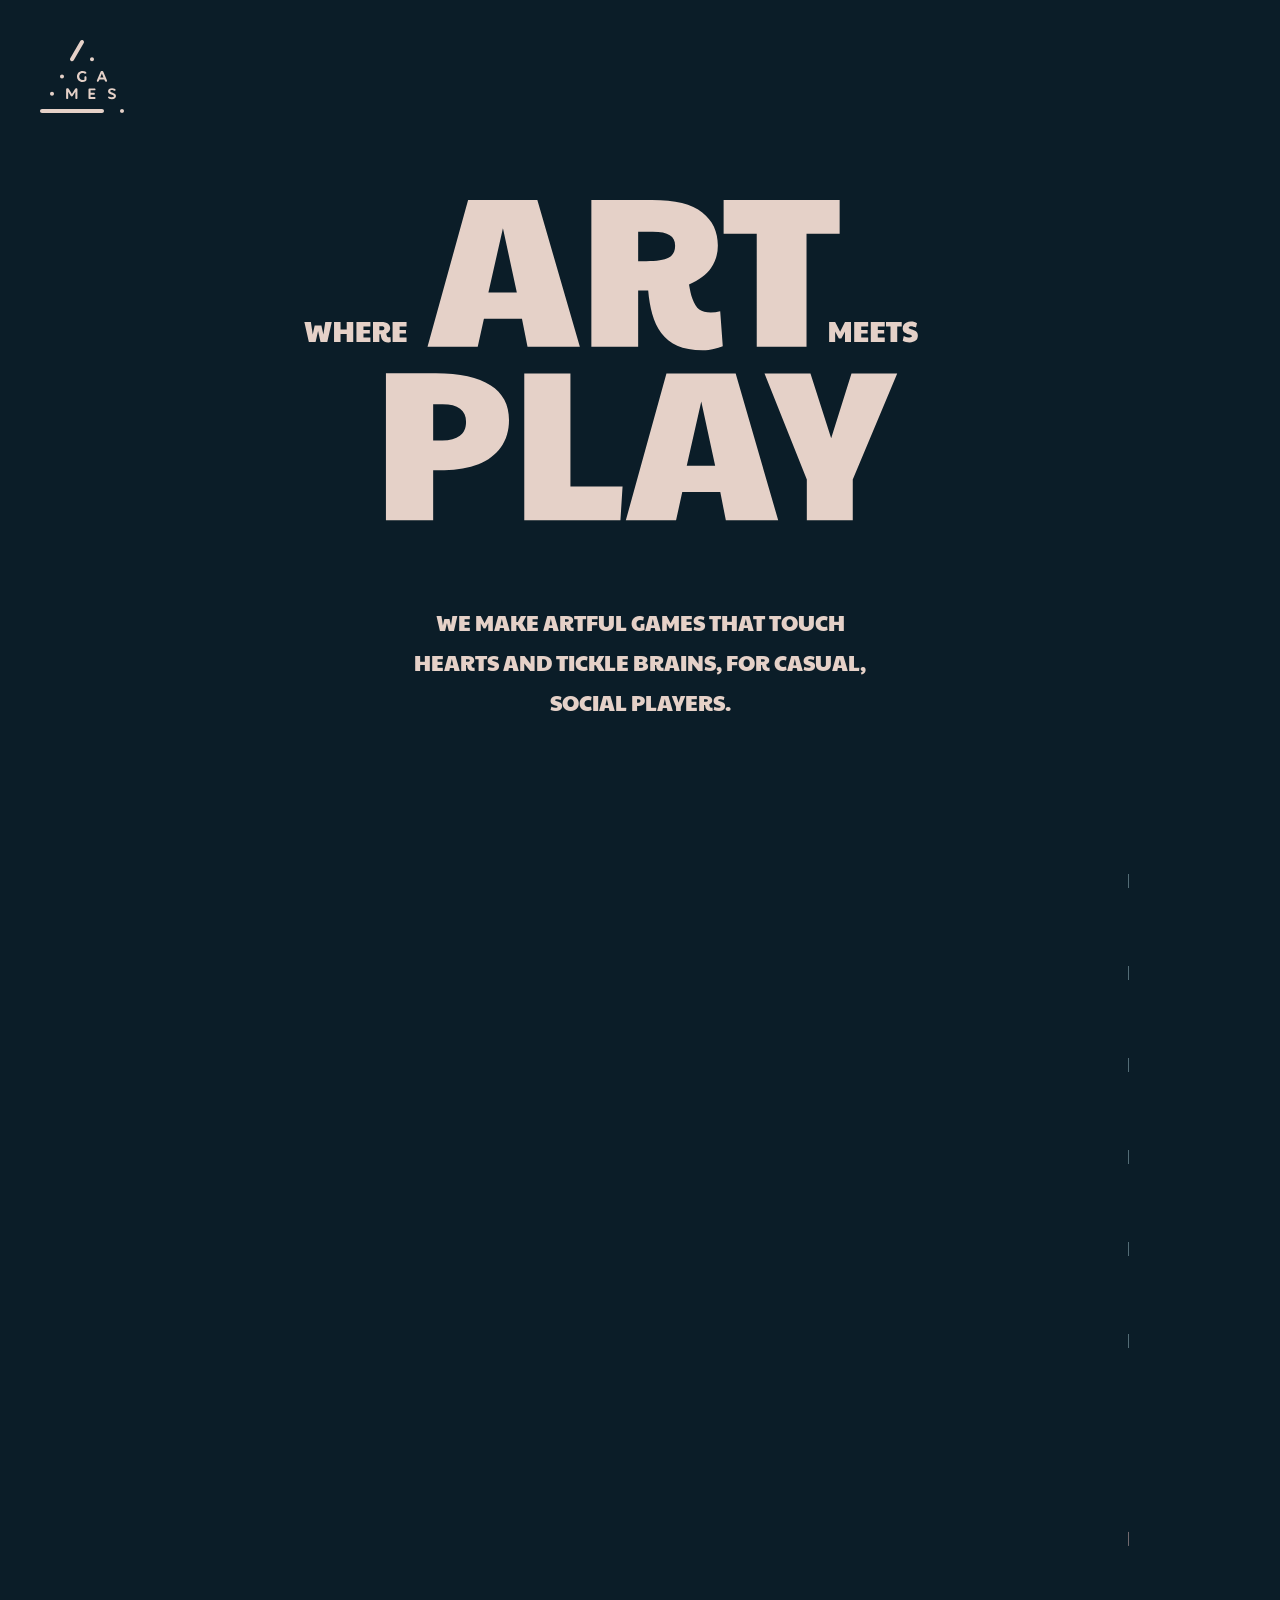
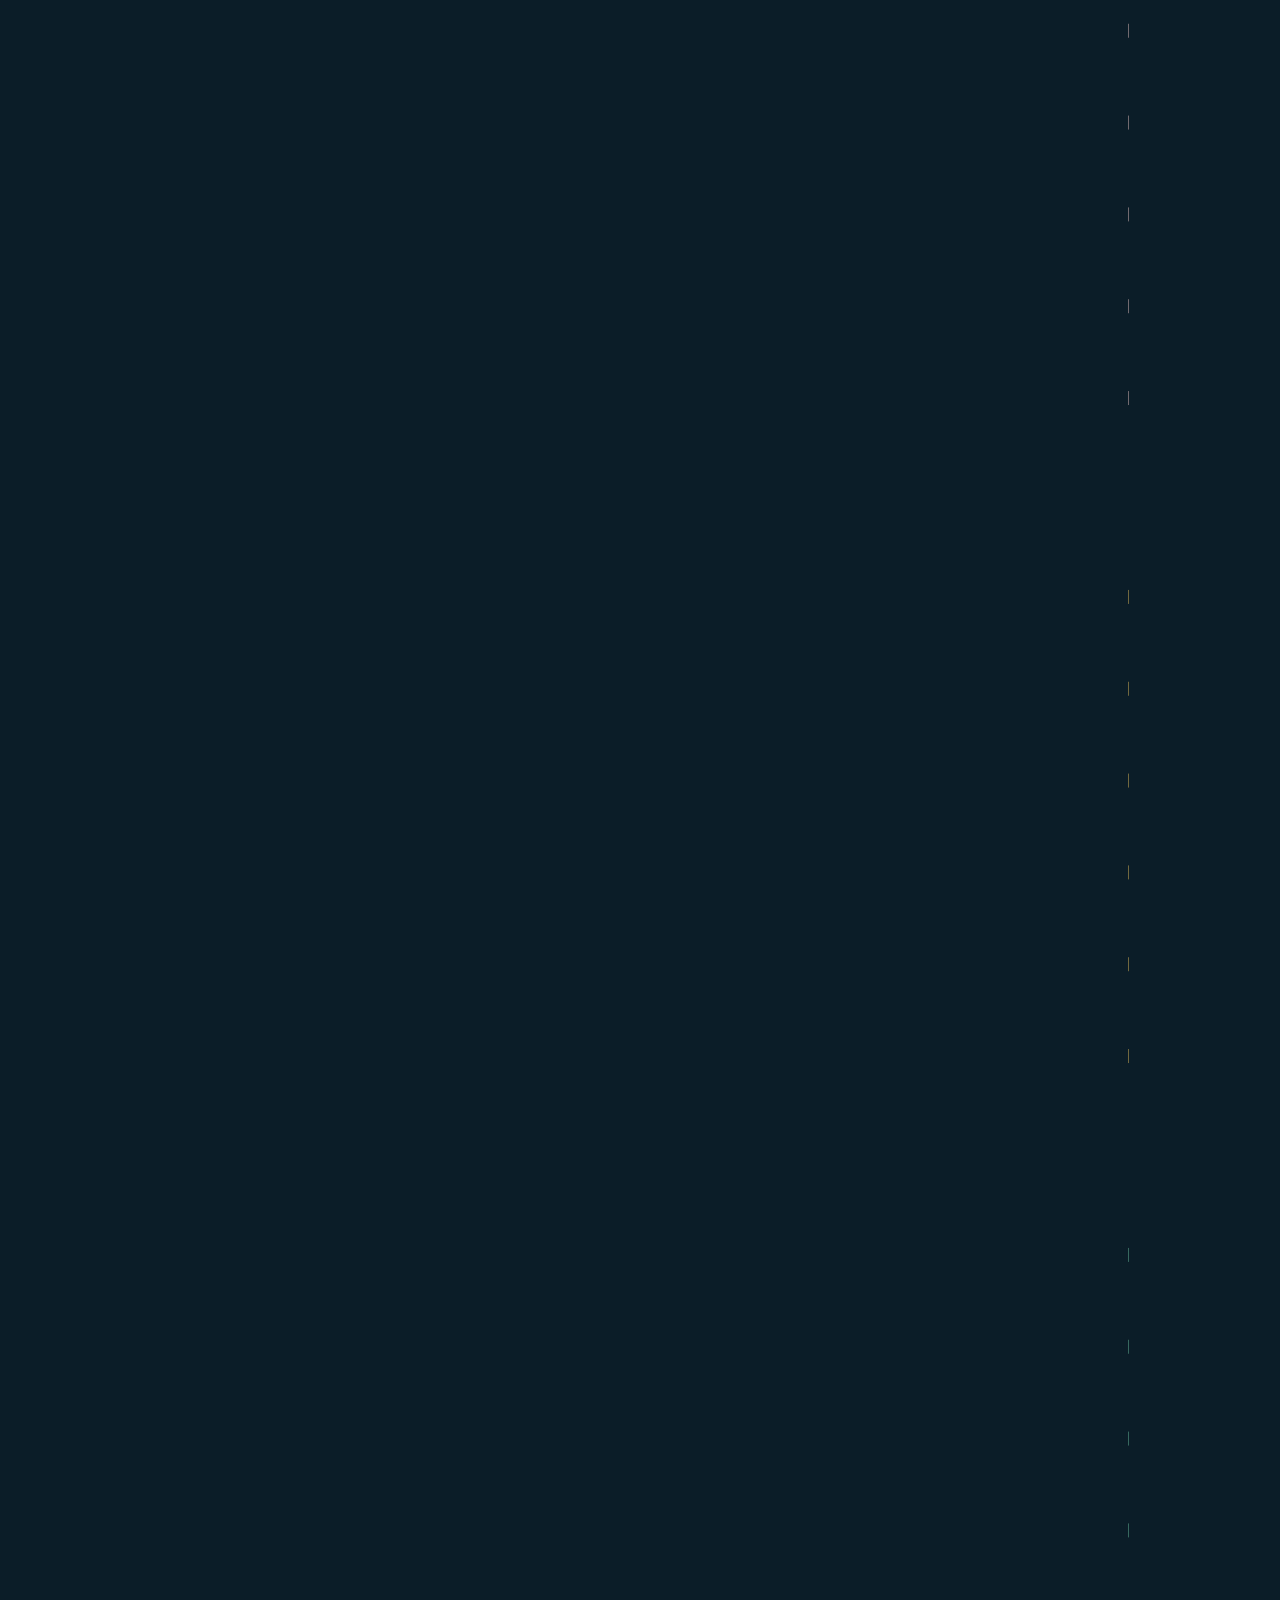
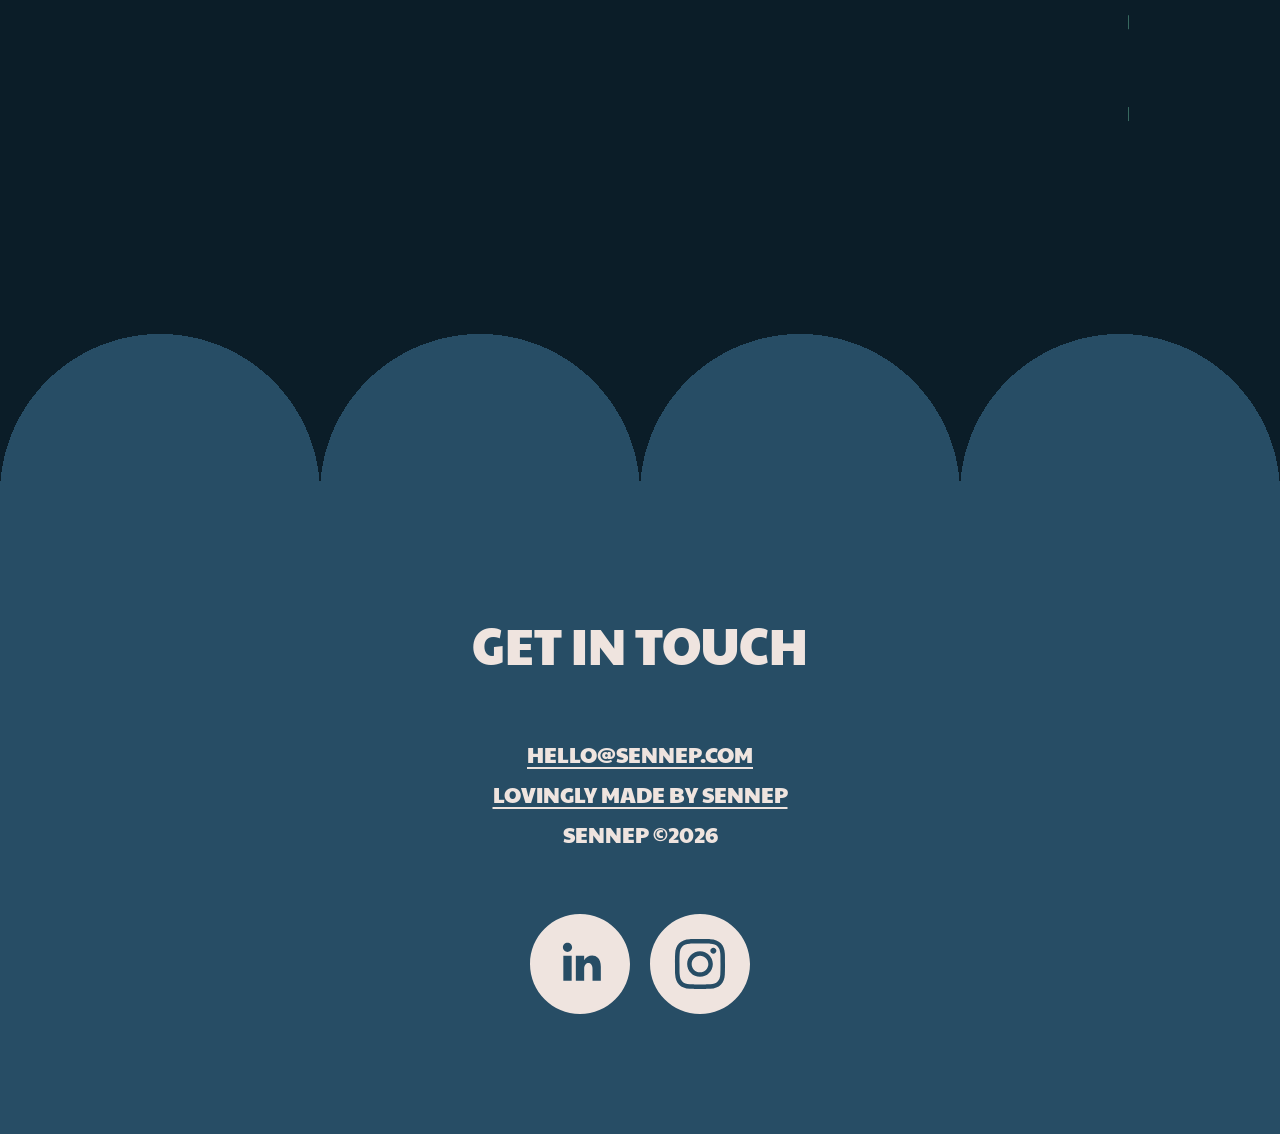
==== commit 278fff6a: "Privacy pages for Alphaputt, OLO Classic and OLO LOCO Each game now has its own privacy policy page," ====
--- a/index.html
+++ b/index.html
@@ -18,7 +18,7 @@
 <body>
 
     <a class="site-logo" href="/">
-        <img src="assets/images/polyverse/logo.svg" alt="Sennep Games" width="84" height="73">
+        <img src="assets/images/shared/logo.svg" alt="Sennep Games" width="84" height="73">
     </a>
 
     <main class="page">
@@ -38,7 +38,7 @@
              ================================ -->
         <section class="game-card" style="--panel-color: #B6D9E1">
             <a class="game-card__link" href="polyverse/index.html">
-                <div class="game-card__inner">
+                <div class="game-card__inner animate-in">
                     <div class="game-card__image">
                         <picture>
                             <source media="(max-width: 833px)" srcset="assets/images/homepage/polyverse_image_mob.jpg">
@@ -64,7 +64,7 @@
              ================================ -->
         <section class="game-card" style="--panel-color: #FFD4D1">
             <a class="game-card__link" href="alphaputt/index.html">
-                <div class="game-card__inner">
+                <div class="game-card__inner animate-in">
                     <div class="game-card__image">
                         <picture>
                             <source media="(max-width: 833px)" srcset="assets/images/homepage/alphaputt_image_mob.jpg">
@@ -90,7 +90,7 @@
              ================================ -->
         <section class="game-card" style="--panel-color: #FFD05F">
             <a class="game-card__link" href="olo-loco/index.html">
-                <div class="game-card__inner">
+                <div class="game-card__inner animate-in">
                     <div class="game-card__image">
                         <picture>
                             <source media="(max-width: 833px)" srcset="assets/images/homepage/olo_loco_image_mob.jpg">
@@ -116,7 +116,7 @@
              ================================ -->
         <section class="game-card" style="--panel-color: #73CFAA">
             <a class="game-card__link" href="olo-classic/index.html">
-                <div class="game-card__inner">
+                <div class="game-card__inner animate-in">
                     <div class="game-card__image">
                         <picture>
                             <source media="(max-width: 833px)" srcset="assets/images/homepage/olo_classic_image_mob.jpg">
@@ -141,12 +141,11 @@
 
     <footer class="footer">
         <div class="footer__inner">
-            <div class="footer__content">
+            <div class="footer__content animate-in">
                 <h2 class="footer__heading">Get in touch</h2>
                 <div class="footer__links">
                     <a href="mailto:hello@sennep.com" target="_blank" rel="noopener">hello@sennep.com</a>
                     <a href="https://sennep.com" target="_blank" rel="noopener">lovingly made by sennep</a>
-                    <a href="#" target="_blank" rel="noopener">Privacy Policy</a>
                     <span>Sennep &copy;2026</span>
                 </div>
                 <div class="footer__social">
@@ -161,6 +160,21 @@
         </div>
     </footer>
 
+    <script>
+        (function () {
+            var elements = document.querySelectorAll('.animate-in');
+            if (!elements.length) return;
+            var observer = new IntersectionObserver(function (entries) {
+                entries.forEach(function (entry) {
+                    if (entry.isIntersecting) {
+                        entry.target.classList.add('is-visible');
+                        observer.unobserve(entry.target);
+                    }
+                });
+            }, { threshold: 0, rootMargin: '0px 0px -10% 0px' });
+            elements.forEach(function (el) { observer.observe(el); });
+        })();
+    </script>
 <!-- Cloudflare Web Analytics --><script defer src='https://static.cloudflareinsights.com/beacon.min.js' data-cf-beacon='{"token": "e3170e2c4fa24565a236b3cf2ba2d98e"}'></script><!-- End Cloudflare Web Analytics -->
 </body>
 </html>
--- a/assets/css/global.css
+++ b/assets/css/global.css
@@ -94,6 +94,8 @@
   background-color: var(--color-bg);
   padding-top: 12.5vw;
   overflow: hidden;
+  position: relative;
+  z-index: 1;
 }
 
 .footer__inner {
--- a/assets/css/homepage.css
+++ b/assets/css/homepage.css
@@ -14,6 +14,13 @@
     z-index: 10;
     display: block;
     line-height: 0;
+}
+
+@media (min-width: 1440px) {
+    .site-logo {
+        position: fixed;
+        z-index: 100;
+    }
 }
 
 .site-logo img {
@@ -462,3 +469,26 @@
     }
 
 }
+
+
+/* ============================================================
+   Scroll-triggered entrance animations
+   ============================================================ */
+.animate-in {
+    opacity: 0;
+    transform: translateY(40px);
+    transition: opacity 600ms ease, transform 600ms ease;
+}
+
+.animate-in.is-visible {
+    opacity: 1;
+    transform: translateY(0);
+}
+
+@media (prefers-reduced-motion: reduce) {
+    .animate-in {
+        opacity: 1;
+        transform: none;
+        transition: none;
+    }
+}
